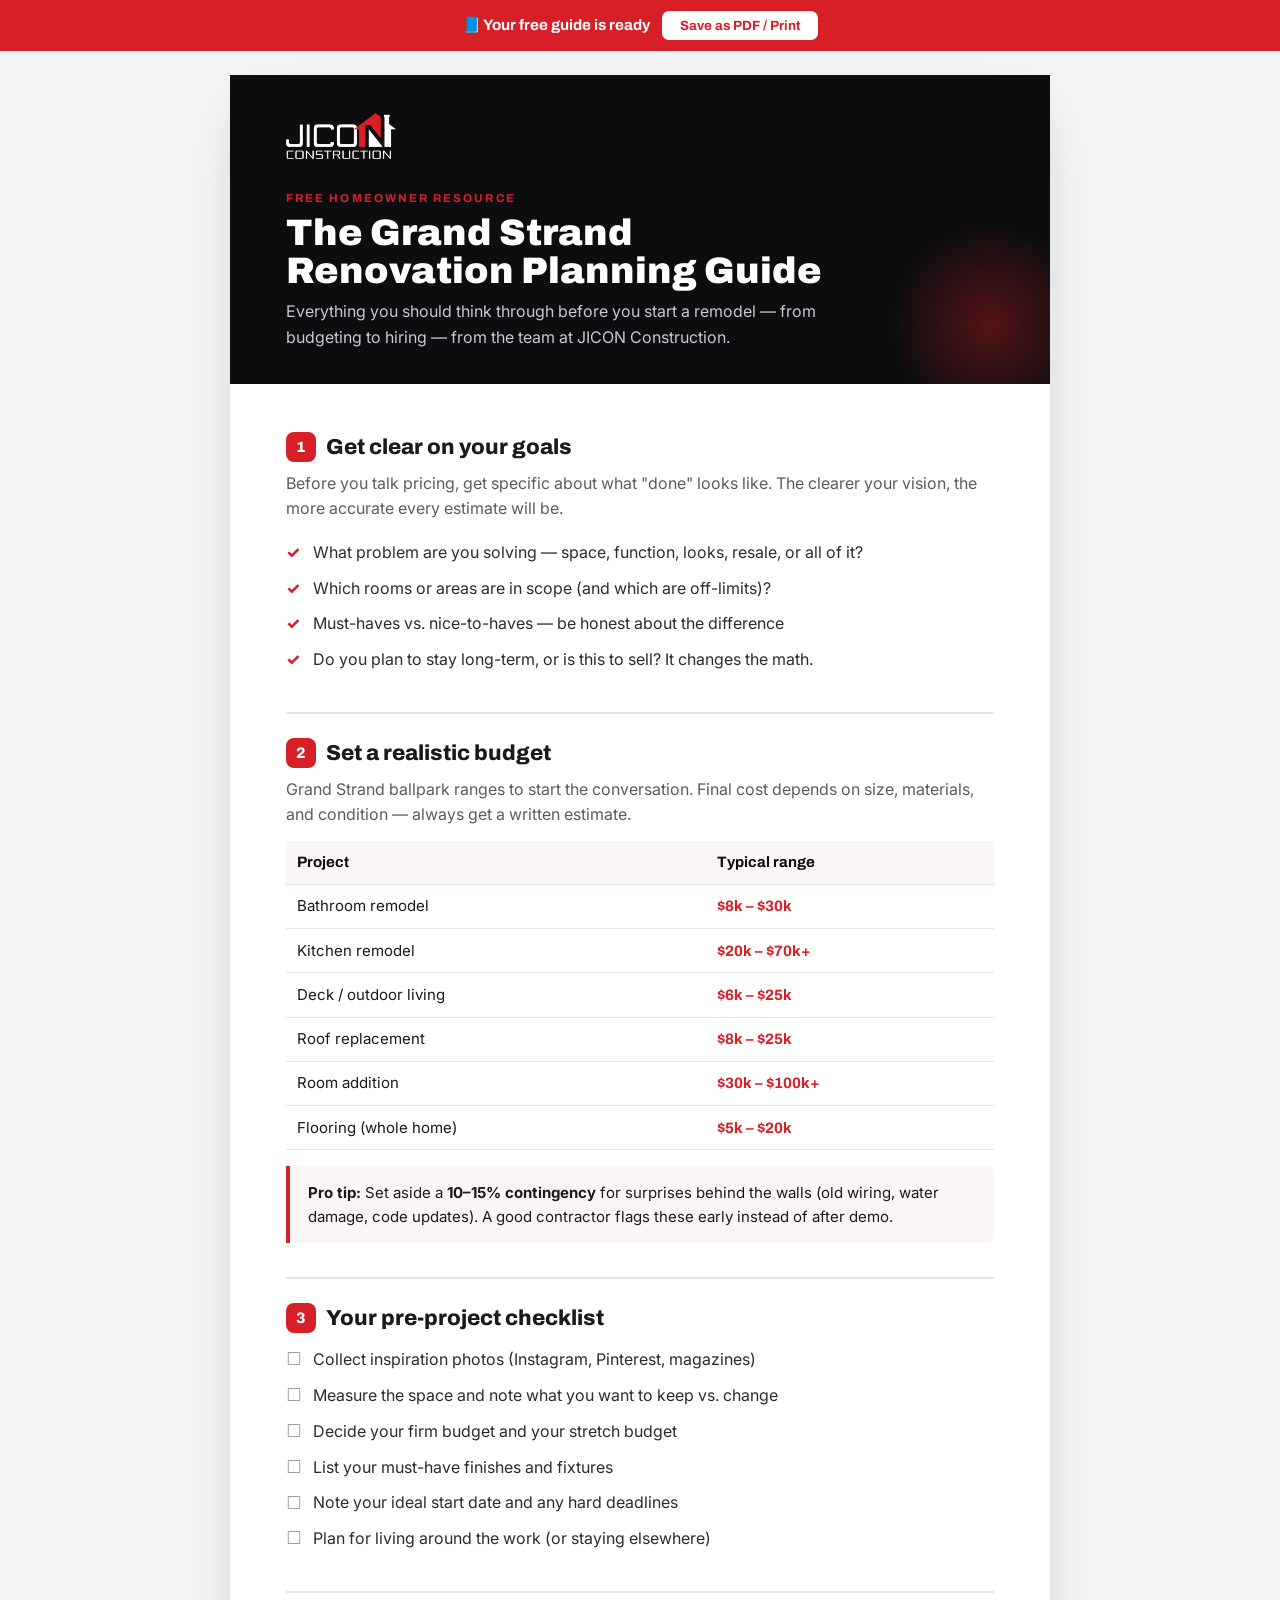
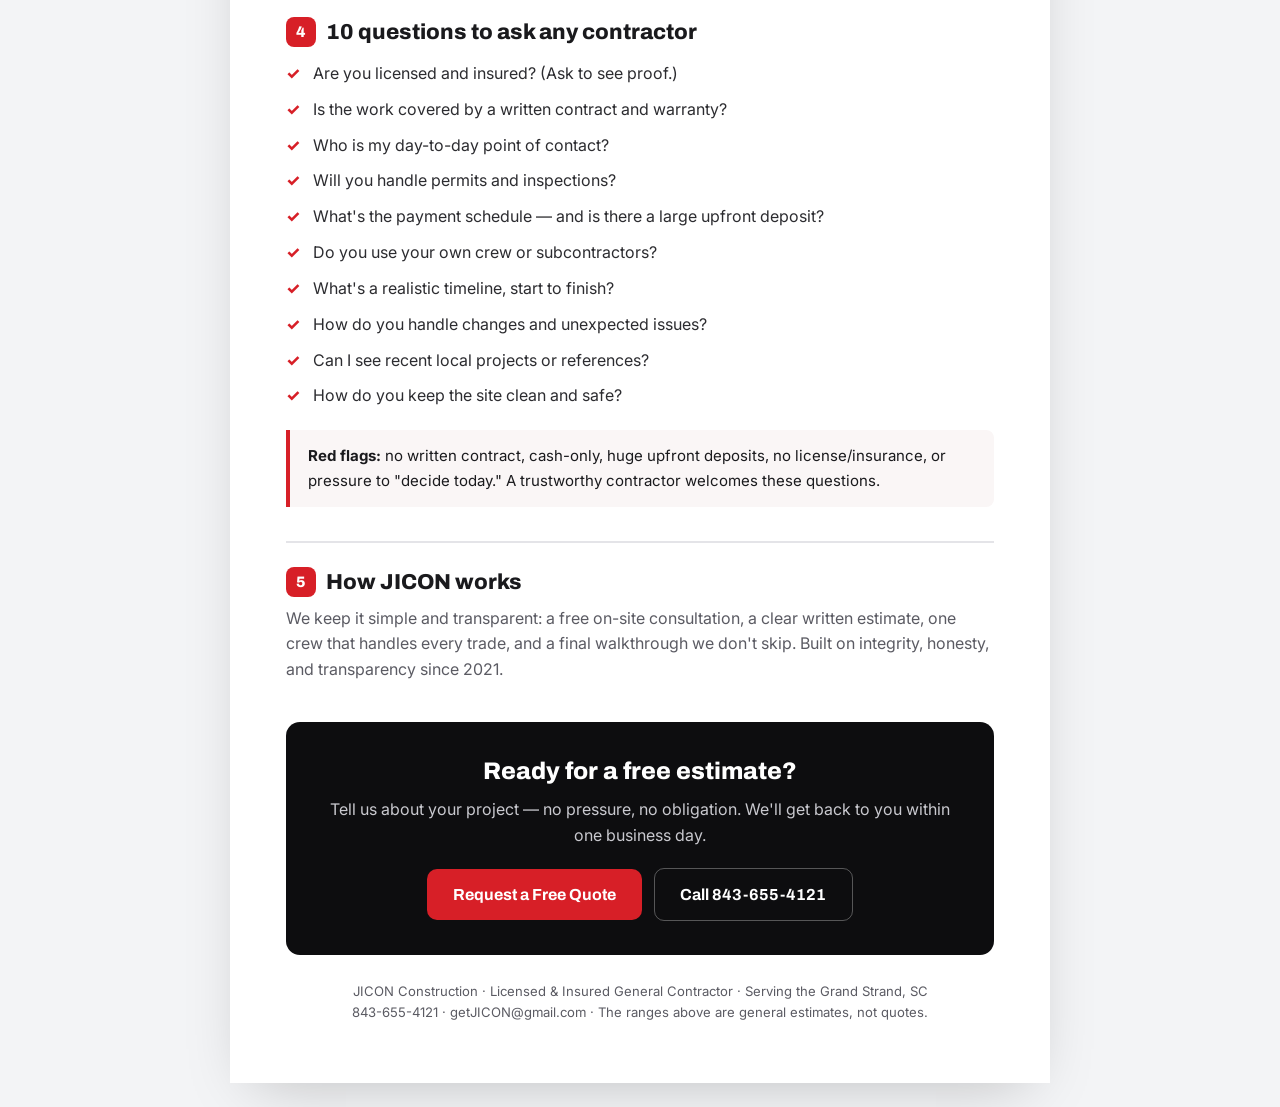
==== guide.html @ 7208732e "Add lead-capture system: multi-step quote wizard, exit-intent popup, lead magnet guide, floating CTA" ====
<!DOCTYPE html>
<html lang="en">
<head>
<meta charset="UTF-8" />
<meta name="viewport" content="width=device-width, initial-scale=1.0" />
<title>JICON Construction — Grand Strand Renovation Planning Guide</title>
<link rel="icon" type="image/png" href="assets/img/favicon-180.png" />
<link rel="preconnect" href="https://fonts.googleapis.com" />
<link href="https://fonts.googleapis.com/css2?family=Archivo:wght@600;700;800;900&family=Inter:wght@400;500;600&display=swap" rel="stylesheet" />
<style>
  :root{--red:#D71F27;--ink:#1a1a1d;--muted:#5b5b63;--line:#e4e4e8}
  *{box-sizing:border-box;margin:0;padding:0}
  body{font-family:"Inter",system-ui,sans-serif;color:var(--ink);background:#f3f4f6;line-height:1.6}
  .sheet{max-width:820px;margin:24px auto;background:#fff;padding:0 0 60px;box-shadow:0 20px 60px -24px rgba(0,0,0,.25)}
  .ghead{background:#0d0d0f;color:#fff;padding:38px 56px 34px;position:relative;overflow:hidden}
  .ghead::after{content:"";position:absolute;right:-40px;bottom:-40px;width:200px;height:200px;
    background:radial-gradient(circle,rgba(215,31,39,.35),transparent 70%)}
  .ghead img{height:46px;margin-bottom:22px}
  .gkick{font-family:"Archivo";font-weight:700;text-transform:uppercase;letter-spacing:.18em;font-size:.72rem;color:var(--red)}
  .gtitle{font-family:"Archivo";font-weight:900;font-size:2.3rem;line-height:1.05;margin:.4rem 0 .5rem}
  .gsub{color:#c9c9cf;max-width:560px}
  .body{padding:40px 56px 0}
  h2{font-family:"Archivo";font-weight:800;font-size:1.35rem;margin:34px 0 6px;padding-top:22px;border-top:2px solid var(--line);
    display:flex;align-items:center;gap:.6rem}
  h2:first-of-type{border-top:0;padding-top:0;margin-top:6px}
  h2 .num{display:inline-grid;place-items:center;width:30px;height:30px;background:var(--red);color:#fff;border-radius:8px;
    font-size:.95rem;flex:none}
  p.lead{color:var(--muted);margin:.3rem 0 .8rem}
  ul{margin:.4rem 0 .8rem 0;list-style:none}
  li{position:relative;padding:.32rem 0 .32rem 1.7rem;color:#2c2c30}
  li::before{content:"✓";position:absolute;left:0;top:.32rem;color:var(--red);font-weight:800}
  .check li::before{content:"☐";font-weight:400;color:#9a9aa2;font-size:1.1rem;top:.2rem}
  table{width:100%;border-collapse:collapse;margin:.6rem 0 1rem;font-size:.94rem}
  th,td{text-align:left;padding:.6rem .7rem;border-bottom:1px solid var(--line)}
  th{font-family:"Archivo";background:#faf6f6;color:#0d0d0f}
  td.r{color:var(--red);font-weight:700;font-family:"Archivo";white-space:nowrap}
  .note{background:#faf6f6;border-left:4px solid var(--red);padding:.9rem 1.1rem;border-radius:0 8px 8px 0;margin:1rem 0;font-size:.94rem}
  .cta{margin:40px 56px 0;background:#0d0d0f;color:#fff;border-radius:14px;padding:30px 34px;text-align:center}
  .cta h3{font-family:"Archivo";font-weight:800;font-size:1.5rem;margin-bottom:.4rem}
  .cta p{color:#c9c9cf;margin-bottom:1rem}
  .cta a{display:inline-block;background:var(--red);color:#fff;font-family:"Archivo";font-weight:700;
    padding:.8rem 1.6rem;border-radius:10px;text-decoration:none;margin:.25rem}
  .cta a.ghost{background:transparent;border:1.5px solid rgba(255,255,255,.3)}
  .foot{text-align:center;color:var(--muted);font-size:.82rem;margin-top:26px;padding:0 56px}
  .printbar{position:sticky;top:0;z-index:5;background:var(--red);color:#fff;text-align:center;padding:11px;font-family:"Archivo";font-weight:700;font-size:.95rem}
  .printbar button{background:#fff;color:var(--red);border:0;border-radius:7px;padding:.45rem 1.1rem;font-family:"Archivo";font-weight:700;cursor:pointer;margin-left:.6rem}
  @media print{.printbar{display:none}body{background:#fff}.sheet{box-shadow:none;margin:0;max-width:none}.cta a{border:1px solid #999}}
  @media(max-width:640px){.ghead,.body,.foot{padding-left:26px;padding-right:26px}.cta{margin-left:26px;margin-right:26px}.gtitle{font-size:1.8rem}}
</style>
</head>
<body>
<div class="printbar">📘 Your free guide is ready
  <button onclick="window.print()">Save as PDF / Print</button>
</div>

<div class="sheet">
  <header class="ghead">
    <img src="assets/img/logo-trans.png" alt="JICON Construction" />
    <div class="gkick">Free Homeowner Resource</div>
    <h1 class="gtitle">The Grand Strand<br>Renovation Planning Guide</h1>
    <p class="gsub">Everything you should think through before you start a remodel — from budgeting to hiring — from the team at JICON Construction.</p>
  </header>

  <div class="body">
    <h2><span class="num">1</span> Get clear on your goals</h2>
    <p class="lead">Before you talk pricing, get specific about what "done" looks like. The clearer your vision, the more accurate every estimate will be.</p>
    <ul>
      <li>What problem are you solving — space, function, looks, resale, or all of it?</li>
      <li>Which rooms or areas are in scope (and which are off-limits)?</li>
      <li>Must-haves vs. nice-to-haves — be honest about the difference</li>
      <li>Do you plan to stay long-term, or is this to sell? It changes the math.</li>
    </ul>

    <h2><span class="num">2</span> Set a realistic budget</h2>
    <p class="lead">Grand Strand ballpark ranges to start the conversation. Final cost depends on size, materials, and condition — always get a written estimate.</p>
    <table>
      <tr><th>Project</th><th>Typical range</th></tr>
      <tr><td>Bathroom remodel</td><td class="r">$8k – $30k</td></tr>
      <tr><td>Kitchen remodel</td><td class="r">$20k – $70k+</td></tr>
      <tr><td>Deck / outdoor living</td><td class="r">$6k – $25k</td></tr>
      <tr><td>Roof replacement</td><td class="r">$8k – $25k</td></tr>
      <tr><td>Room addition</td><td class="r">$30k – $100k+</td></tr>
      <tr><td>Flooring (whole home)</td><td class="r">$5k – $20k</td></tr>
    </table>
    <div class="note"><strong>Pro tip:</strong> Set aside a <strong>10–15% contingency</strong> for surprises behind the walls (old wiring, water damage, code updates). A good contractor flags these early instead of after demo.</div>

    <h2><span class="num">3</span> Your pre-project checklist</h2>
    <ul class="check">
      <li>Collect inspiration photos (Instagram, Pinterest, magazines)</li>
      <li>Measure the space and note what you want to keep vs. change</li>
      <li>Decide your firm budget and your stretch budget</li>
      <li>List your must-have finishes and fixtures</li>
      <li>Note your ideal start date and any hard deadlines</li>
      <li>Plan for living around the work (or staying elsewhere)</li>
    </ul>

    <h2><span class="num">4</span> 10 questions to ask any contractor</h2>
    <ul>
      <li>Are you licensed and insured? (Ask to see proof.)</li>
      <li>Is the work covered by a written contract and warranty?</li>
      <li>Who is my day-to-day point of contact?</li>
      <li>Will you handle permits and inspections?</li>
      <li>What's the payment schedule — and is there a large upfront deposit?</li>
      <li>Do you use your own crew or subcontractors?</li>
      <li>What's a realistic timeline, start to finish?</li>
      <li>How do you handle changes and unexpected issues?</li>
      <li>Can I see recent local projects or references?</li>
      <li>How do you keep the site clean and safe?</li>
    </ul>
    <div class="note"><strong>Red flags:</strong> no written contract, cash-only, huge upfront deposits, no license/insurance, or pressure to "decide today." A trustworthy contractor welcomes these questions.</div>

    <h2><span class="num">5</span> How JICON works</h2>
    <p class="lead">We keep it simple and transparent: a free on-site consultation, a clear written estimate, one crew that handles every trade, and a final walkthrough we don't skip. Built on integrity, honesty, and transparency since 2021.</p>
  </div>

  <div class="cta">
    <h3>Ready for a free estimate?</h3>
    <p>Tell us about your project — no pressure, no obligation. We'll get back to you within one business day.</p>
    <a href="index.html#contact">Request a Free Quote</a>
    <a class="ghost" href="tel:+18436554121">Call 843-655-4121</a>
  </div>

  <p class="foot">JICON Construction · Licensed &amp; Insured General Contractor · Serving the Grand Strand, SC<br>
  843-655-4121 · getJICON@gmail.com · The ranges above are general estimates, not quotes.</p>
</div>
</body>
</html>
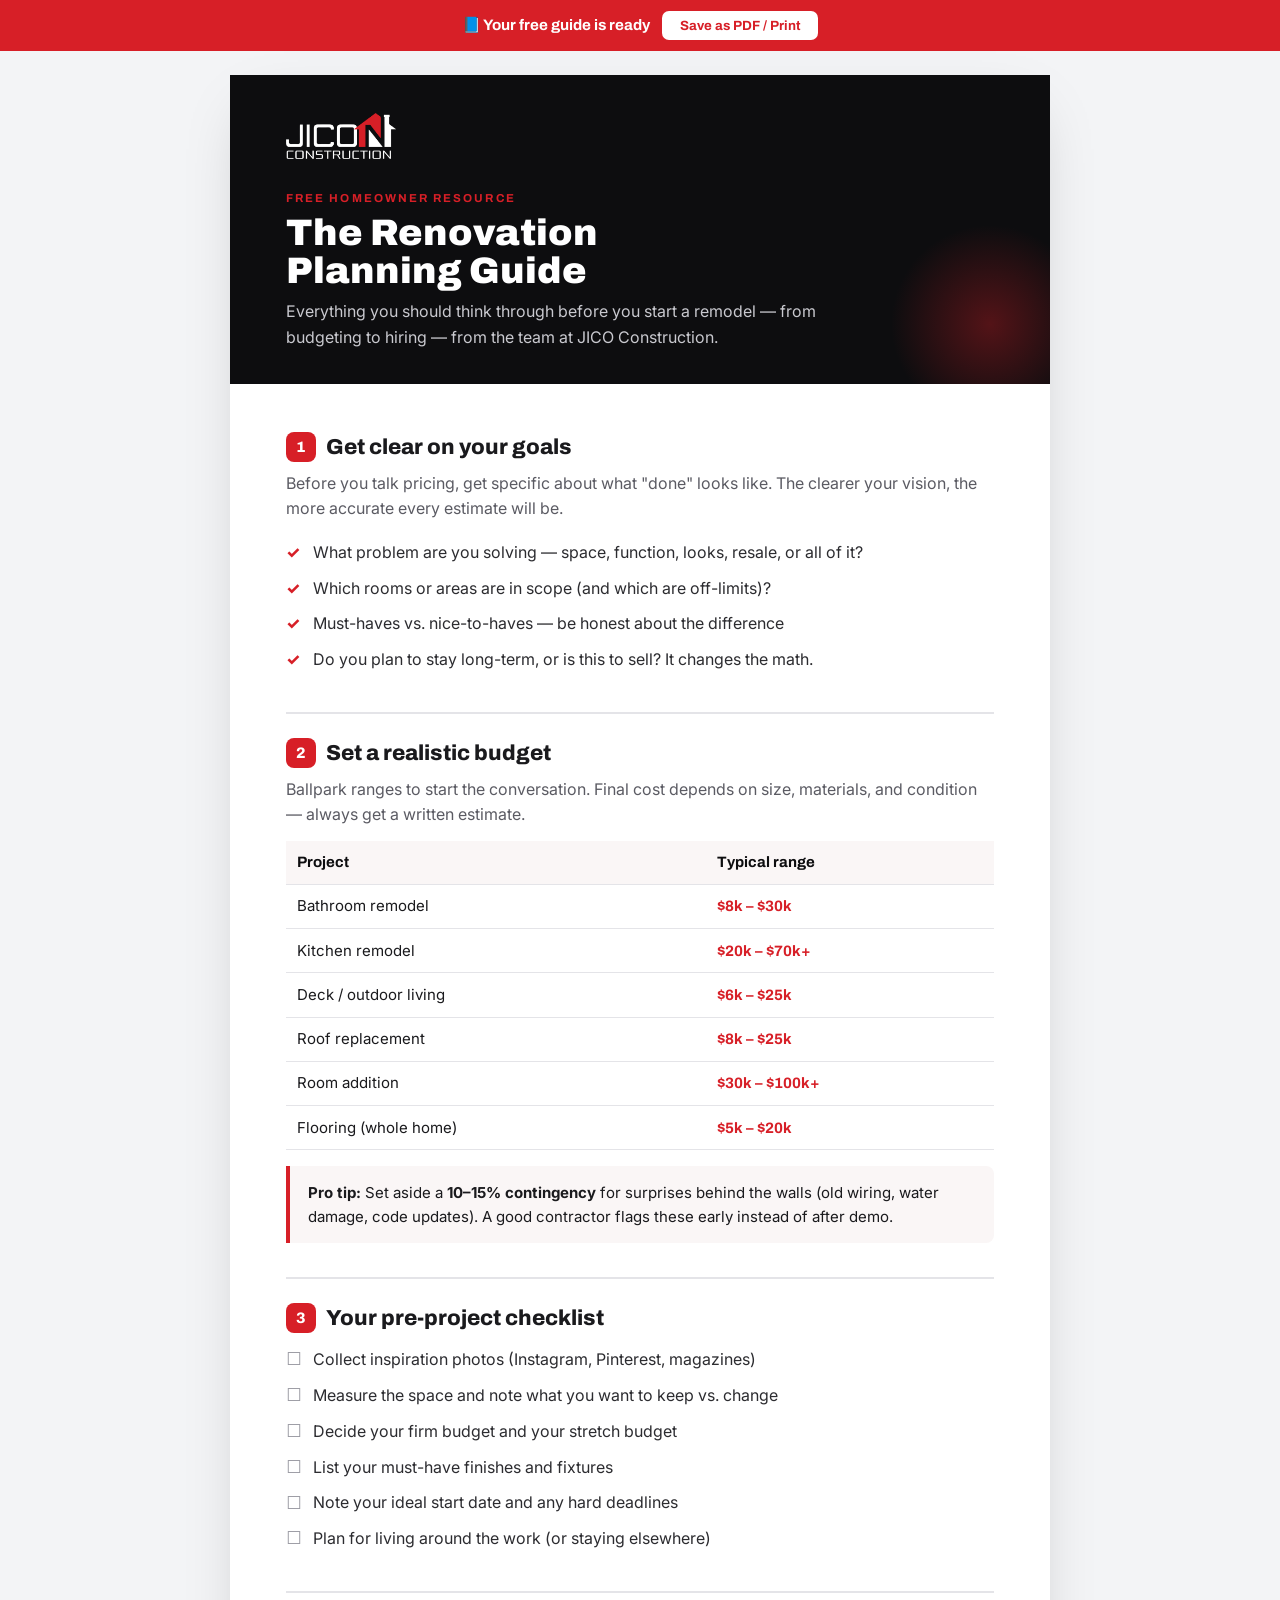
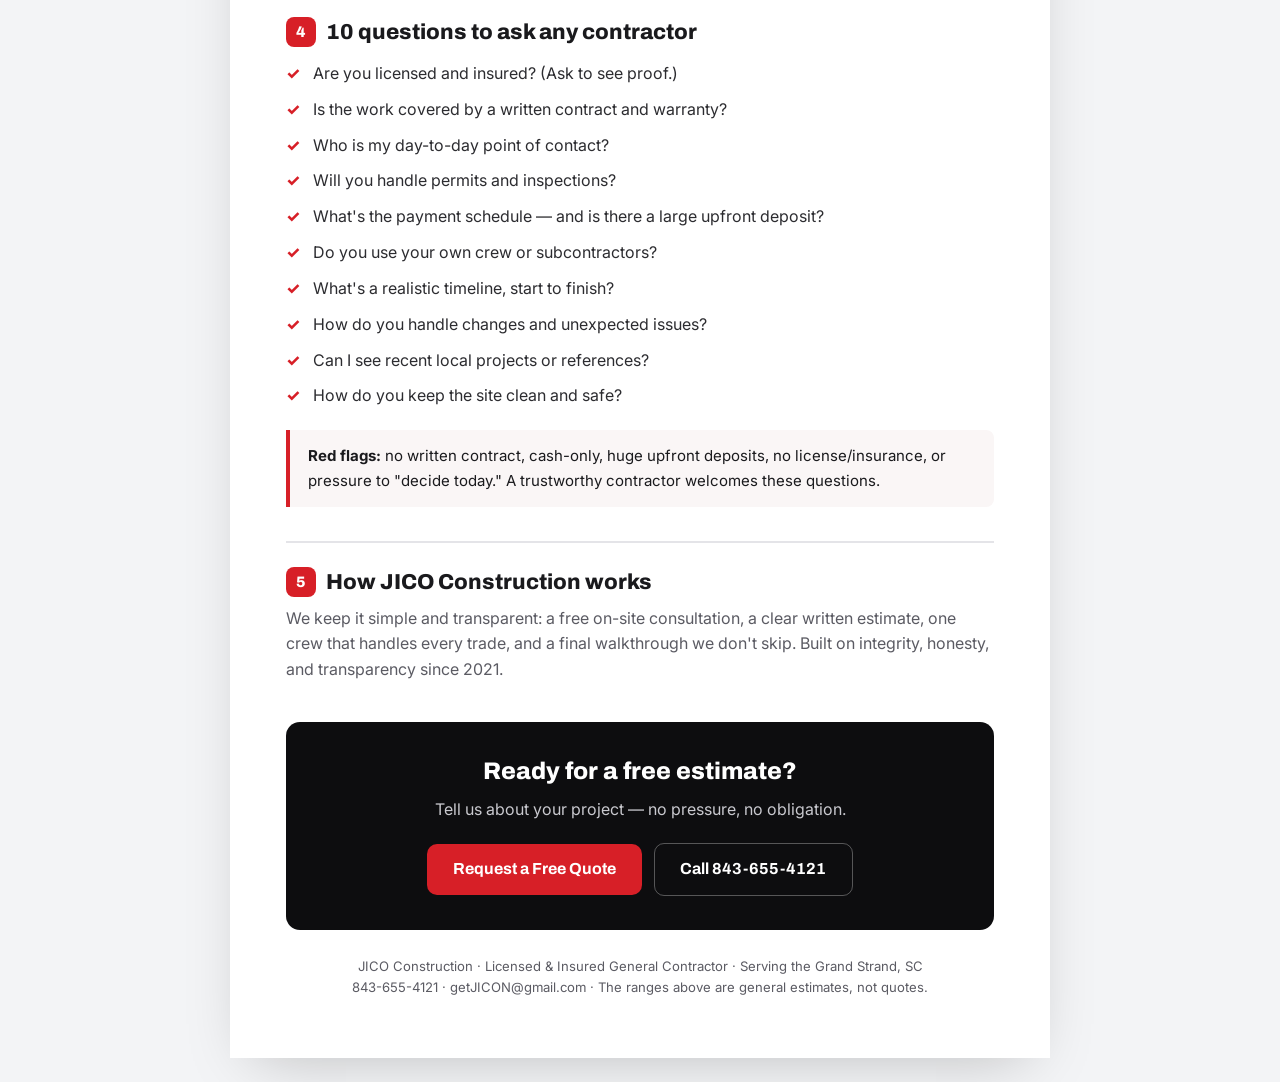
==== commit 1719e6de: "Apply finished site: video hero, live counters, before/after sliders, financing, real reviews Homepa" ====
--- a/guide.html
+++ b/guide.html
@@ -3,7 +3,7 @@
 <head>
 <meta charset="UTF-8" />
 <meta name="viewport" content="width=device-width, initial-scale=1.0" />
-<title>JICON Construction — Grand Strand Renovation Planning Guide</title>
+<title>JICO Construction — The Renovation Planning Guide</title>
 <link rel="icon" type="image/png" href="assets/img/favicon-180.png" />
 <link rel="preconnect" href="https://fonts.googleapis.com" />
 <link href="https://fonts.googleapis.com/css2?family=Archivo:wght@600;700;800;900&family=Inter:wght@400;500;600&display=swap" rel="stylesheet" />
@@ -55,10 +55,10 @@
 
 <div class="sheet">
   <header class="ghead">
-    <img src="assets/img/logo-trans.png" alt="JICON Construction" />
+    <img src="assets/img/logo-trans.png" alt="JICO Construction" />
     <div class="gkick">Free Homeowner Resource</div>
-    <h1 class="gtitle">The Grand Strand<br>Renovation Planning Guide</h1>
-    <p class="gsub">Everything you should think through before you start a remodel — from budgeting to hiring — from the team at JICON Construction.</p>
+    <h1 class="gtitle">The Renovation<br>Planning Guide</h1>
+    <p class="gsub">Everything you should think through before you start a remodel — from budgeting to hiring — from the team at JICO Construction.</p>
   </header>
 
   <div class="body">
@@ -72,7 +72,7 @@
     </ul>
 
     <h2><span class="num">2</span> Set a realistic budget</h2>
-    <p class="lead">Grand Strand ballpark ranges to start the conversation. Final cost depends on size, materials, and condition — always get a written estimate.</p>
+    <p class="lead">Ballpark ranges to start the conversation. Final cost depends on size, materials, and condition — always get a written estimate.</p>
     <table>
       <tr><th>Project</th><th>Typical range</th></tr>
       <tr><td>Bathroom remodel</td><td class="r">$8k – $30k</td></tr>
@@ -109,18 +109,18 @@
     </ul>
     <div class="note"><strong>Red flags:</strong> no written contract, cash-only, huge upfront deposits, no license/insurance, or pressure to "decide today." A trustworthy contractor welcomes these questions.</div>
 
-    <h2><span class="num">5</span> How JICON works</h2>
+    <h2><span class="num">5</span> How JICO Construction works</h2>
     <p class="lead">We keep it simple and transparent: a free on-site consultation, a clear written estimate, one crew that handles every trade, and a final walkthrough we don't skip. Built on integrity, honesty, and transparency since 2021.</p>
   </div>
 
   <div class="cta">
     <h3>Ready for a free estimate?</h3>
-    <p>Tell us about your project — no pressure, no obligation. We'll get back to you within one business day.</p>
+    <p>Tell us about your project — no pressure, no obligation.</p>
     <a href="index.html#contact">Request a Free Quote</a>
     <a class="ghost" href="tel:+18436554121">Call 843-655-4121</a>
   </div>
 
-  <p class="foot">JICON Construction · Licensed &amp; Insured General Contractor · Serving the Grand Strand, SC<br>
+  <p class="foot">JICO Construction · Licensed &amp; Insured General Contractor · Serving the Grand Strand, SC<br>
   843-655-4121 · getJICON@gmail.com · The ranges above are general estimates, not quotes.</p>
 </div>
 </body>
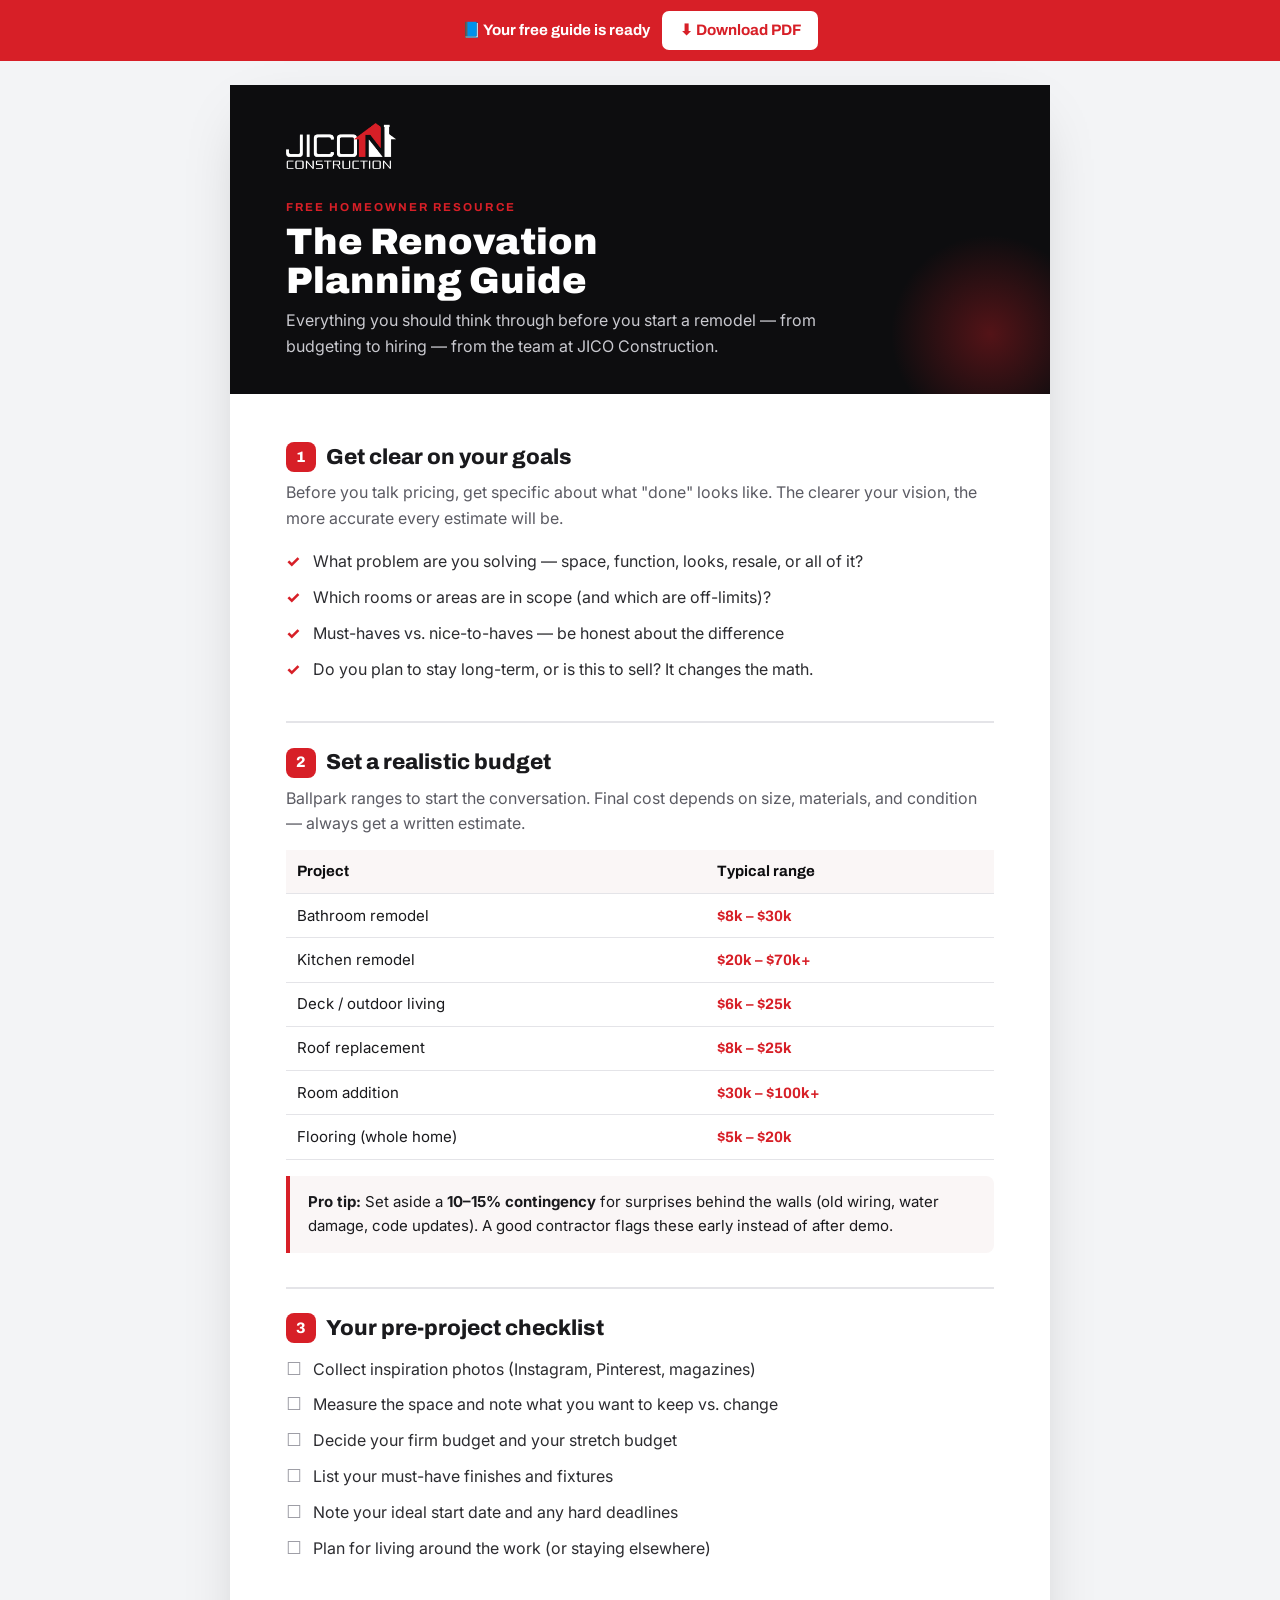
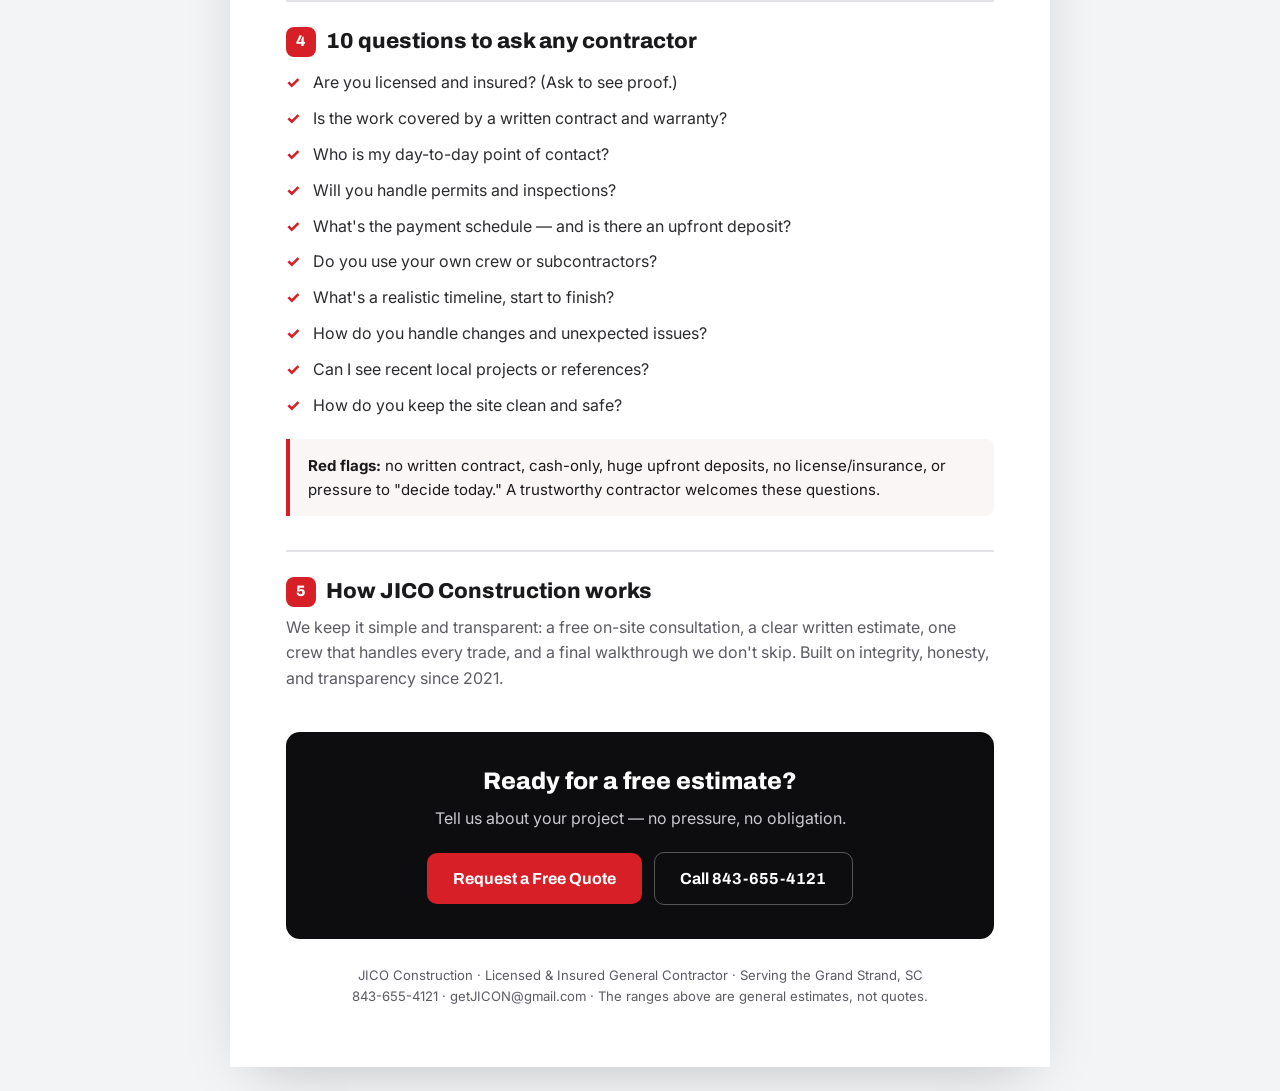
==== commit 4a7ed893: "Guide: deliver a real downloadable PDF; drop 'large' from deposit question - Lead-magnet form now op" ====
--- a/guide.html
+++ b/guide.html
@@ -43,14 +43,14 @@
   .cta a.ghost{background:transparent;border:1.5px solid rgba(255,255,255,.3)}
   .foot{text-align:center;color:var(--muted);font-size:.82rem;margin-top:26px;padding:0 56px}
   .printbar{position:sticky;top:0;z-index:5;background:var(--red);color:#fff;text-align:center;padding:11px;font-family:"Archivo";font-weight:700;font-size:.95rem}
-  .printbar button{background:#fff;color:var(--red);border:0;border-radius:7px;padding:.45rem 1.1rem;font-family:"Archivo";font-weight:700;cursor:pointer;margin-left:.6rem}
+  .printbar button,.printbar a.dl{background:#fff;color:var(--red);border:0;border-radius:7px;padding:.45rem 1.1rem;font-family:"Archivo";font-weight:700;cursor:pointer;margin-left:.6rem;text-decoration:none;display:inline-block}
   @media print{.printbar{display:none}body{background:#fff}.sheet{box-shadow:none;margin:0;max-width:none}.cta a{border:1px solid #999}}
   @media(max-width:640px){.ghead,.body,.foot{padding-left:26px;padding-right:26px}.cta{margin-left:26px;margin-right:26px}.gtitle{font-size:1.8rem}}
 </style>
 </head>
 <body>
 <div class="printbar">📘 Your free guide is ready
-  <button onclick="window.print()">Save as PDF / Print</button>
+  <a class="dl" href="assets/JICON-Renovation-Planning-Guide.pdf" download>⬇ Download PDF</a>
 </div>
 
 <div class="sheet">
@@ -100,7 +100,7 @@
       <li>Is the work covered by a written contract and warranty?</li>
       <li>Who is my day-to-day point of contact?</li>
       <li>Will you handle permits and inspections?</li>
-      <li>What's the payment schedule — and is there a large upfront deposit?</li>
+      <li>What's the payment schedule — and is there an upfront deposit?</li>
       <li>Do you use your own crew or subcontractors?</li>
       <li>What's a realistic timeline, start to finish?</li>
       <li>How do you handle changes and unexpected issues?</li>
